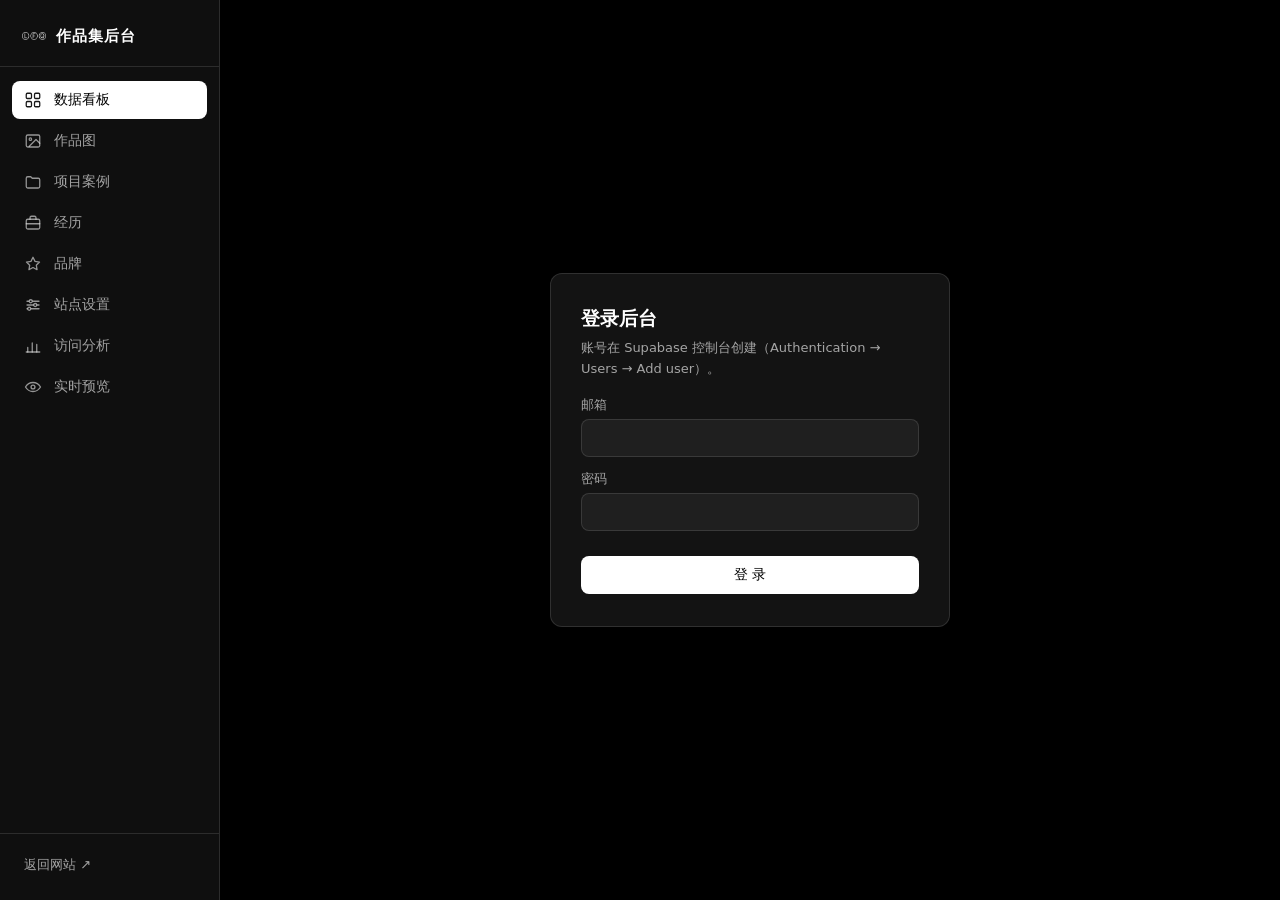
==== admin.html @ 7b2bc280 "初始化个人作品集网站：首页/作品瀑布/项目/详情 + Supabase 后台 + 马赛克与玻璃拟态动效" ====
<!DOCTYPE html>
<html lang="zh-CN">
<head>
  <meta charset="UTF-8">
  <meta name="viewport" content="width=device-width, initial-scale=1.0">
  <meta name="robots" content="noindex">
  <title>作品集管理后台 · 刘富强</title>
  <link rel="icon" type="image/svg+xml" href="assets/favicon.svg">
  <link rel="stylesheet" href="css/admin.css?v=20260817e">
</head>
<body class="page-admin">

  <!-- ==================== 侧边导航 ==================== -->
  <aside class="adm-side">
    <div class="adm-side-brand">
      <img src="assets/logo.png" alt="LFQ 标志">
      <span>作品集后台</span>
    </div>
    <nav class="adm-side-nav" id="tabs" aria-label="后台导航">
      <button class="is-active" type="button" data-tab="dashboard">
        <svg viewBox="0 0 24 24" fill="none" stroke="currentColor" stroke-width="1.7" stroke-linecap="round" stroke-linejoin="round"><rect x="3" y="3" width="7" height="7" rx="1.5"/><rect x="14" y="3" width="7" height="7" rx="1.5"/><rect x="3" y="14" width="7" height="7" rx="1.5"/><rect x="14" y="14" width="7" height="7" rx="1.5"/></svg>
        <span>数据看板</span>
      </button>
      <button type="button" data-tab="works">
        <svg viewBox="0 0 24 24" fill="none" stroke="currentColor" stroke-width="1.7" stroke-linecap="round" stroke-linejoin="round"><rect x="3" y="4" width="18" height="16" rx="2"/><circle cx="8.5" cy="9.5" r="1.6"/><path d="M21 15l-5-5-9 9"/></svg>
        <span>作品图</span>
      </button>
      <button type="button" data-tab="projects">
        <svg viewBox="0 0 24 24" fill="none" stroke="currentColor" stroke-width="1.7" stroke-linecap="round" stroke-linejoin="round"><path d="M3 7a2 2 0 0 1 2-2h4l2 2h8a2 2 0 0 1 2 2v9a2 2 0 0 1-2 2H5a2 2 0 0 1-2-2z"/></svg>
        <span>项目案例</span>
      </button>
      <button type="button" data-tab="experiences">
        <svg viewBox="0 0 24 24" fill="none" stroke="currentColor" stroke-width="1.7" stroke-linecap="round" stroke-linejoin="round"><rect x="3" y="7" width="18" height="13" rx="2"/><path d="M8 7V5a2 2 0 0 1 2-2h4a2 2 0 0 1 2 2v2"/><path d="M3 13h18"/></svg>
        <span>经历</span>
      </button>
      <button type="button" data-tab="brands">
        <svg viewBox="0 0 24 24" fill="none" stroke="currentColor" stroke-width="1.7" stroke-linecap="round" stroke-linejoin="round"><path d="M12 3l2.7 5.5 6 .9-4.3 4.2 1 6-5.4-2.9-5.4 2.9 1-6L3.3 9.4l6-.9z"/></svg>
        <span>品牌</span>
      </button>
      <button type="button" data-tab="settings">
        <svg viewBox="0 0 24 24" fill="none" stroke="currentColor" stroke-width="1.7" stroke-linecap="round"><path d="M4 7h16M4 12h16M4 17h16"/><circle cx="9" cy="7" r="2" fill="#0a0a0a"/><circle cx="15" cy="12" r="2" fill="#0a0a0a"/><circle cx="7" cy="17" r="2" fill="#0a0a0a"/></svg>
        <span>站点设置</span>
      </button>
      <button type="button" data-tab="analytics">
        <svg viewBox="0 0 24 24" fill="none" stroke="currentColor" stroke-width="1.7" stroke-linecap="round"><path d="M5 20v-6M11 20V8M17 20v-10"/><path d="M3 20h18"/></svg>
        <span>访问分析</span>
      </button>
      <button type="button" data-tab="preview">
        <svg viewBox="0 0 24 24" fill="none" stroke="currentColor" stroke-width="1.7" stroke-linecap="round" stroke-linejoin="round"><path d="M2 12s3.5-6 10-6 10 6 10 6-3.5 6-10 6-10-6-10-6z"/><circle cx="12" cy="12" r="2.6"/></svg>
        <span>实时预览</span>
      </button>
    </nav>
    <div class="adm-side-foot">
      <a href="index.html" target="_blank" rel="noopener">返回网站 ↗</a>
      <button type="button" id="logoutBtn" hidden>退出登录</button>
    </div>
  </aside>

  <!-- ==================== 主操作区 ==================== -->
  <main class="adm-main">

    <!-- 登录 -->
    <section id="loginView" class="adm-login" hidden>
      <div class="adm-card">
        <h2>登录后台</h2>
        <p class="adm-hint">账号在 Supabase 控制台创建（Authentication → Users → Add user）。</p>
        <form id="loginForm" class="adm-form" autocomplete="on">
          <label>邮箱
            <input type="email" id="loginEmail" autocomplete="username" required>
          </label>
          <label>密码
            <input type="password" id="loginPassword" autocomplete="current-password" required>
          </label>
          <button class="adm-btn" type="submit">登 录</button>
        </form>
        <p class="adm-error" id="loginError" hidden></p>
      </div>
    </section>

    <!-- 编辑器 -->
    <section id="editorView" hidden>
      <header class="adm-page-head">
        <h1 id="pageTitle">数据看板</h1>
      </header>

      <!-- 数据看板（登录默认页） -->
      <section class="adm-panel" id="panel-dashboard">
        <div class="adm-panel-head">
          <h2>访问概况 <small>近 7 天</small></h2>
          <button class="adm-btn adm-btn-small adm-btn-ghost" type="button" data-goto="analytics">查看完整分析 →</button>
        </div>
        <div class="adm-stats" id="dashAnalyticsStats"></div>
        <div class="adm-card-box an-wide" id="dashTrendBox">
          <div class="adm-card-head">
            <h3>访问趋势</h3>
            <div class="an-legend">
              <span class="lg-pv">PV</span>
              <span class="lg-uv">独立访客</span>
            </div>
          </div>
          <div id="dashAnalyticsTrend"></div>
        </div>

        <div class="adm-panel-head" style="margin-top:26px">
          <h2>内容管理</h2>
        </div>
        <div class="adm-stats" id="statsCards"></div>
        <div class="adm-dash-grid" style="margin-top:16px">
          <div class="adm-card-box">
            <h3>项目分类分布</h3>
            <div id="chartCategory"></div>
          </div>
          <div class="adm-card-box">
            <h3>项目年份分布</h3>
            <div id="chartYear"></div>
          </div>
          <div class="adm-card-box">
            <h3>作品图构成</h3>
            <div id="chartWorks"></div>
          </div>
          <div class="adm-card-box">
            <h3>快捷操作</h3>
            <div class="adm-quick" id="quickActions"></div>
          </div>
        </div>
      </section>

      <!-- 作品图（7 列瀑布流） -->
      <section class="adm-panel" id="panel-works" hidden>
        <div class="adm-panel-head">
          <h2>作品图 <small>7 列瀑布流 · 拖拽排序 · 悬停卡片编辑</small></h2>
          <button class="adm-btn" type="button" data-new="works">＋ 新增作品</button>
        </div>
        <div class="adm-masonry" id="list-works"></div>
      </section>

      <section class="adm-panel" id="panel-projects" hidden>
        <div class="adm-panel-head">
          <h2>项目案例 <small>首页案例 + 项目列表 + 详情页 · 拖拽排序</small></h2>
          <button class="adm-btn" type="button" data-new="projects">＋ 新增项目</button>
        </div>
        <div class="adm-list" id="list-projects"></div>
      </section>

      <section class="adm-panel" id="panel-experiences" hidden>
        <div class="adm-panel-head">
          <h2>过往经历 <small>拖拽排序</small></h2>
          <button class="adm-btn" type="button" data-new="experiences">＋ 新增经历</button>
        </div>
        <div class="adm-list" id="list-experiences"></div>
      </section>

      <section class="adm-panel" id="panel-brands" hidden>
        <div class="adm-panel-head">
          <h2>服务品牌 LOGO <small>拖拽排序</small></h2>
          <button class="adm-btn" type="button" data-new="brands">＋ 新增品牌</button>
        </div>
        <div class="adm-list brand-grid" id="list-brands"></div>
      </section>

      <section class="adm-panel" id="panel-settings" hidden>
        <div class="adm-panel-head">
          <h2>站点设置 <small>简介 / 形象照 / 首页视频 / 联系方式 / 附件</small></h2>
        </div>
        <div class="adm-form-wrap" id="form-settings"></div>
      </section>

      <section class="adm-panel" id="panel-analytics" hidden>
        <div class="adm-panel-head">
          <h2>访问分析 <small>来自公开网站的匿名浏览数据</small></h2>
          <div class="adm-range" id="anRange">
            <button class="is-active" type="button" data-range="7d">近 7 天</button>
            <button type="button" data-range="30d">近 30 天</button>
            <button type="button" data-range="today">今天</button>
            <button type="button" data-range="all">全部</button>
          </div>
        </div>
        <div class="adm-stats" id="anStats"></div>
        <div class="adm-dash-grid">
          <div class="adm-card-box an-wide">
            <div class="adm-card-head">
              <h3>访问趋势</h3>
              <div class="an-legend">
                <span class="lg-pv">PV</span>
                <span class="lg-uv">独立访客</span>
              </div>
            </div>
            <div id="anTrend"></div>
          </div>
          <div class="adm-card-box">
            <h3>访客来源</h3>
            <div id="anSources"></div>
          </div>
          <div class="adm-card-box">
            <h3>页面访问 Top</h3>
            <div id="anPages"></div>
          </div>
          <div class="adm-card-box">
            <h3>设备占比</h3>
            <div id="anDevices"></div>
          </div>
          <div class="adm-card-box">
            <h3>热门作品点击 Top</h3>
            <div id="anWorks"></div>
          </div>
          <div class="adm-card-box">
            <h3>转化行为</h3>
            <div id="anConv"></div>
          </div>
        </div>
      </section>

      <section class="adm-panel" id="panel-preview" hidden>
        <div class="adm-panel-head">
          <h2>实时预览 <small>展示的是公开网站的当前效果</small></h2>
          <button class="adm-btn" type="button" id="previewRefresh">↻ 刷新预览</button>
        </div>
        <div class="adm-preview">
          <iframe id="previewFrame" src="index.html" title="网站预览"></iframe>
        </div>
      </section>
    </section>
  </main>

  <!-- ==================== 右侧编辑抽屉 ==================== -->
  <aside class="adm-drawer" id="formDrawer" aria-hidden="true">
    <div class="adm-drawer-head">
      <h3 id="drawerTitle">编辑</h3>
      <button type="button" id="drawerClose" aria-label="关闭">×</button>
    </div>
    <div class="adm-drawer-body" id="drawerBody"></div>
  </aside>

  <div class="adm-toast" id="toast" hidden></div>

  <script src="js/vendor/supabase.min.js?v=20260817e"></script>
  <script src="js/site-data-provider.js?v=20260817e"></script>
  <script src="js/admin.js?v=20260817e"></script>
</body>
</html>
---- css/admin.css ----
/* ============================================================
   作品集管理后台样式
   设计语言：与个人网站一致的深色毛玻璃（纯黑底 + 白字 + 细线）
   ============================================================ */
* { box-sizing: border-box; margin: 0; padding: 0; }
[hidden] { display: none !important; }

:root {
  --bg: #000000;
  --bg-soft: #161616;
  --card: rgba(35, 35, 35, 0.55);
  --card-solid: #1a1a1a;
  --line: rgba(255, 255, 255, 0.12);
  --line-strong: rgba(255, 255, 255, 0.28);
  --text: #ffffff;
  --text-dim: rgba(255, 255, 255, 0.62);
  --text-faint: rgba(255, 255, 255, 0.34);
  --green: #0bb876;
  --danger: #ff6b6b;
  --r-sm: 8px;
  --r-md: 10px;
  --r-lg: 12px;
}

html, body { height: 100%; }
body.page-admin {
  background: var(--bg);
  color: var(--text);
  font-family: "PingFang SC", "Microsoft YaHei", system-ui, sans-serif;
  overflow: hidden;
}

/* ==================== 侧边导航（毛玻璃） ==================== */
.adm-side {
  position: fixed;
  inset: 0 auto 0 0;
  width: 220px;
  display: flex;
  flex-direction: column;
  background: rgba(22, 22, 22, 0.72);
  backdrop-filter: blur(16px) saturate(1.2);
  -webkit-backdrop-filter: blur(16px) saturate(1.2);
  border-right: 1px solid var(--line);
  z-index: 30;
}
.adm-side-brand {
  display: flex;
  align-items: center;
  gap: 10px;
  padding: 24px 22px 18px;
  font-size: 15px;
  font-weight: 600;
  letter-spacing: 1px;
  border-bottom: 1px solid var(--line);
  color: var(--text);
}
.adm-side-brand img { width: 24px; height: 24px; object-fit: contain; flex: 0 0 auto; }
.adm-side-nav {
  flex: 1;
  display: flex;
  flex-direction: column;
  gap: 3px;
  padding: 14px 12px;
  overflow-y: auto;
}
.adm-side-nav button {
  display: flex;
  align-items: center;
  gap: 12px;
  width: 100%;
  border: none;
  background: transparent;
  color: var(--text-dim);
  font-size: 14px;
  font-family: inherit;
  padding: 10px 12px;
  border-radius: var(--r-sm);
  cursor: pointer;
  text-align: left;
  transition: background 0.16s, color 0.16s;
}
.adm-side-nav button svg { width: 18px; height: 18px; flex: 0 0 auto; opacity: 0.9; }
.adm-side-nav button:hover { background: rgba(255, 255, 255, 0.06); color: var(--text); }
.adm-side-nav button.is-active {
  background: var(--text);
  color: #000;
  font-weight: 500;
}
.adm-side-foot {
  padding: 14px 12px 18px;
  border-top: 1px solid var(--line);
  display: flex;
  flex-direction: column;
  gap: 4px;
}
.adm-side-foot a,
.adm-side-foot button {
  display: block;
  border: none;
  background: transparent;
  color: var(--text-dim);
  font-size: 13px;
  font-family: inherit;
  text-align: left;
  padding: 8px 12px;
  border-radius: var(--r-sm);
  cursor: pointer;
  text-decoration: none;
  transition: background 0.16s, color 0.16s;
}
.adm-side-foot a:hover,
.adm-side-foot button:hover { background: rgba(255, 255, 255, 0.06); color: var(--text); }
.adm-side-foot button { color: var(--danger); }

/* ==================== 主操作区 ==================== */
.adm-main {
  position: fixed;
  inset: 0 0 0 220px;
  overflow-y: auto;
}
.adm-page-head {
  position: sticky;
  top: 0;
  z-index: 15;
  padding: 18px 28px;
  border-bottom: 1px solid var(--line);
  background: rgba(0, 0, 0, 0.72);
  backdrop-filter: blur(14px);
  -webkit-backdrop-filter: blur(14px);
}
.adm-page-head h1 { font-size: 18px; font-weight: 600; letter-spacing: 0.5px; }
.adm-panel { padding: 24px 28px 80px; max-width: 1560px; }
.adm-panel-head {
  display: flex;
  align-items: center;
  justify-content: space-between;
  gap: 14px;
  margin-bottom: 16px;
  flex-wrap: wrap;
}
.adm-panel-head h2 { font-size: 16px; font-weight: 600; }
.adm-panel-head small { color: var(--text-faint); font-weight: 400; font-size: 12px; margin-left: 8px; }

/* ==================== 登录 ==================== */
.adm-login {
  min-height: 100vh;
  display: flex;
  align-items: center;
  justify-content: center;
  padding: 30px;
}
.adm-card {
  width: 100%;
  max-width: 400px;
  background: var(--card);
  backdrop-filter: blur(18px);
  -webkit-backdrop-filter: blur(18px);
  border: 1px solid var(--line);
  border-radius: var(--r-lg);
  padding: 32px 30px;
}
.adm-card h2 { font-size: 19px; font-weight: 600; margin-bottom: 6px; }
.adm-hint { color: var(--text-dim); font-size: 13px; line-height: 1.6; margin-bottom: 16px; }
.adm-form label { display: block; font-size: 13px; color: var(--text-dim); margin: 13px 0 5px; }
.adm-form input[type="email"],
.adm-form input[type="password"] {
  width: 100%;
  margin-top: 5px;
  padding: 10px 12px;
  border-radius: var(--r-sm);
  border: 1px solid var(--line);
  background: rgba(255, 255, 255, 0.05);
  color: var(--text);
  font-size: 14px;
  outline: none;
  transition: border-color 0.16s, background 0.16s;
}
.adm-form input:focus { border-color: var(--text-dim); background: rgba(255, 255, 255, 0.08); }
.adm-form .adm-btn { margin-top: 20px; width: 100%; justify-content: center; }
.adm-error { color: var(--danger); font-size: 13px; margin-top: 12px; }

/* ==================== 按钮 ==================== */
.adm-btn {
  display: inline-flex;
  align-items: center;
  justify-content: center;
  gap: 6px;
  border: 1px solid transparent;
  border-radius: var(--r-sm);
  background: var(--text);
  color: #000;
  font-size: 14px;
  font-weight: 500;
  padding: 9px 16px;
  cursor: pointer;
  transition: opacity 0.15s, background 0.15s, border-color 0.15s;
}
.adm-btn:hover { opacity: 0.85; }
.adm-btn-ghost {
  background: transparent;
  color: var(--text-dim);
  border-color: var(--line);
  font-weight: 400;
}
.adm-btn-ghost:hover { color: var(--text); border-color: var(--line-strong); opacity: 1; }
.adm-btn-danger {
  background: transparent;
  color: var(--danger);
  border-color: rgba(255, 107, 107, 0.3);
  font-weight: 400;
}
.adm-btn-small { padding: 5px 11px; font-size: 12px; border-radius: 6px; }

/* ==================== 右侧编辑抽屉 ==================== */
.adm-drawer {
  position: fixed;
  top: 0;
  right: 0;
  bottom: 0;
  width: min(460px, 92vw);
  background: rgba(20, 20, 20, 0.92);
  backdrop-filter: blur(20px) saturate(1.2);
  -webkit-backdrop-filter: blur(20px) saturate(1.2);
  border-left: 1px solid var(--line);
  z-index: 50;
  display: flex;
  flex-direction: column;
  transform: translateX(102%);
  visibility: hidden;
  transition: transform 0.28s cubic-bezier(0.22, 1, 0.36, 1), visibility 0.28s;
  box-shadow: -20px 0 60px rgba(0, 0, 0, 0.5);
}
.adm-drawer.is-open { transform: translateX(0); visibility: visible; }
.adm-drawer-head {
  display: flex;
  align-items: center;
  justify-content: space-between;
  padding: 18px 22px;
  border-bottom: 1px solid var(--line);
  flex: 0 0 auto;
}
.adm-drawer-head h3 { font-size: 15px; font-weight: 600; }
.adm-drawer-head button {
  width: 32px;
  height: 32px;
  border: 1px solid var(--line);
  border-radius: 50%;
  background: transparent;
  color: var(--text-dim);
  font-size: 18px;
  line-height: 1;
  cursor: pointer;
  transition: all 0.15s;
}
.adm-drawer-head button:hover { color: var(--text); border-color: var(--line-strong); }
.adm-drawer-body { flex: 1; overflow-y: auto; padding: 22px; }

.adm-form-wrap {
  background: var(--card);
  backdrop-filter: blur(12px);
  -webkit-backdrop-filter: blur(12px);
  border: 1px solid var(--line);
  border-radius: var(--r-md);
  padding: 22px 24px;
  margin-top: 4px;
}
#form-settings .adm-form-grid { grid-template-columns: repeat(auto-fit, minmax(240px, 1fr)); }
.adm-form-wrap h3 { font-size: 14px; margin-bottom: 14px; color: var(--text-dim); }
.adm-form-grid { display: grid; grid-template-columns: 1fr; gap: 0; }
.adm-field { margin-bottom: 14px; }
.adm-field label { display: block; font-size: 12px; color: var(--text-dim); margin-bottom: 5px; }
.adm-field input[type="text"],
.adm-field input[type="number"],
.adm-field select,
.adm-field textarea {
  width: 100%;
  padding: 9px 11px;
  border-radius: var(--r-sm);
  border: 1px solid var(--line);
  background: rgba(255, 255, 255, 0.05);
  color: var(--text);
  font-size: 14px;
  outline: none;
  font-family: inherit;
  transition: border-color 0.16s, background 0.16s;
}
.adm-field textarea { min-height: 90px; resize: vertical; line-height: 1.6; }
.adm-field input:focus, .adm-field textarea:focus, .adm-field select:focus {
  border-color: var(--text-dim);
  background: rgba(255, 255, 255, 0.08);
}
.adm-field input[type="file"] { font-size: 12px; color: var(--text-dim); width: 100%; padding: 6px 0; background: none; border: none; }
.adm-form-actions { display: flex; gap: 10px; margin-top: 20px; padding-bottom: 30px; }
.adm-form-actions .adm-btn { flex: 1; }

.adm-file-cur {
  display: flex;
  align-items: center;
  gap: 10px;
  margin: 6px 0;
  font-size: 12px;
  color: var(--text-dim);
  overflow: hidden;
}
.adm-file-cur img { width: 44px; height: 44px; object-fit: cover; border-radius: var(--r-sm); background: #222; border: 1px solid var(--line); }
.adm-file-cur a { color: rgba(255, 255, 255, 0.75); text-decoration: none; overflow: hidden; text-overflow: ellipsis; white-space: nowrap; }
.adm-file-cur button { background: none; border: none; color: var(--danger); cursor: pointer; font-size: 12px; flex: 0 0 auto; }

.adm-img-list { display: flex; flex-wrap: wrap; gap: 8px; margin-top: 8px; }
.adm-img-item {
  position: relative;
  width: 84px;
  height: 116px;
  border-radius: var(--r-sm);
  overflow: hidden;
  border: 1px solid var(--line);
}
.adm-img-item img { width: 100%; height: 100%; object-fit: cover; display: block; }
.adm-img-item button {
  position: absolute;
  top: 4px;
  right: 4px;
  width: 20px;
  height: 20px;
  border: none;
  border-radius: 50%;
  background: rgba(0, 0, 0, 0.7);
  color: #fff;
  font-size: 12px;
  cursor: pointer;
  line-height: 1;
}

/* 选择文件后的即时预览 */
.file-preview { display: flex; flex-wrap: wrap; gap: 8px; margin-top: 8px; }
.fp-item {
  position: relative;
  width: 76px;
  border-radius: 6px;
  overflow: hidden;
  border: 1px solid var(--line);
  background: #101010;
  text-align: center;
}
.fp-item img { width: 100%; height: 76px; object-fit: cover; display: block; }
.fp-item i {
  display: block;
  font-style: normal;
  font-size: 10px;
  color: var(--text-faint);
  padding: 3px 4px;
  overflow: hidden;
  text-overflow: ellipsis;
  white-space: nowrap;
}
.fp-item.noimg { padding: 10px; font-size: 11px; color: var(--text-dim); width: auto; max-width: 190px; }
.fp-item button {
  position: absolute;
  top: 3px;
  right: 3px;
  width: 18px;
  height: 18px;
  border: none;
  border-radius: 50%;
  background: rgba(0, 0, 0, 0.72);
  color: #fff;
  font-size: 11px;
  line-height: 1;
  cursor: pointer;
}
.adm-add-more { margin-top: 10px; }
.adm-hidden-input { display: none; }

/* ==================== 列表卡片（项目/经历/品牌） ==================== */
.adm-list { display: grid; gap: 9px; }
.adm-item {
  display: flex;
  align-items: center;
  gap: 13px;
  background: var(--card);
  backdrop-filter: blur(12px);
  -webkit-backdrop-filter: blur(12px);
  border: 1px solid var(--line);
  border-radius: 6px;
  padding: 10px 14px;
  cursor: grab;
  transition: border-color 0.16s, background 0.16s;
  user-select: none;
}
.adm-item:hover { border-color: var(--line-strong); background: rgba(35, 35, 35, 0.72); }
.adm-item.dragging { opacity: 0.5; border-color: var(--text-dim); }
.adm-drag { color: var(--text-faint); font-size: 16px; flex: 0 0 auto; cursor: grab; }
.adm-item-thumb {
  width: 88px;
  height: 64px;
  border-radius: var(--r-sm);
  overflow: hidden;
  background: #101010;
  flex: 0 0 auto;
  display: flex;
  align-items: center;
  justify-content: center;
  border: 1px solid var(--line);
}
.adm-item-thumb img { width: 100%; height: 100%; object-fit: cover; display: block; }
.adm-item-thumb.blank { color: var(--text-faint); font-size: 11px; }
.adm-num {
  width: 46px;
  height: 46px;
  border-radius: var(--r-sm);
  background: rgba(255, 255, 255, 0.05);
  color: var(--text-dim);
  font-size: 17px;
  font-weight: 600;
  display: flex;
  align-items: center;
  justify-content: center;
  flex: 0 0 auto;
  border: 1px solid var(--line);
}
.adm-item-main { flex: 1; min-width: 0; display: flex; align-items: center; gap: 10px; flex-wrap: wrap; }
.adm-item-main b { font-size: 13.5px; font-weight: 500; }
.adm-item-main > span:not(.adm-badge) { color: var(--text-faint); font-size: 12px; width: 100%; white-space: nowrap; overflow: hidden; text-overflow: ellipsis; }
.adm-badge {
  font-size: 11px;
  padding: 2px 9px;
  border-radius: 999px;
  border: 1px solid var(--line);
  color: var(--text-dim);
  flex: 0 0 auto;
}
.adm-badge.b-card { color: #fff; border-color: var(--line-strong); }
.adm-badge.b-gallery { color: var(--text-dim); }
.adm-row-actions { display: flex; gap: 6px; flex: 0 0 auto; }

/* 品牌 LOGO：贴边网格（类似个人网站移动端） */
.brand-grid {
  display: grid;
  grid-template-columns: repeat(auto-fill, minmax(150px, 1fr));
  gap: 10px;
}
.brand-grid .adm-item {
  position: relative;
  display: flex;
  flex-direction: column;
  align-items: center;
  gap: 8px;
  padding: 20px 14px;
  border-radius: 6px;
  cursor: grab;
  overflow: hidden;
}
.brand-grid .adm-item.dragging { pointer-events: none; opacity: 0.55; }
.bf-logo {
  height: 46px;
  max-width: 100%;
  display: flex;
  align-items: center;
  justify-content: center;
}
.bf-logo img {
  max-height: 46px;
  max-width: 100%;
  object-fit: contain;
  pointer-events: none;
  -webkit-user-drag: none;
}
.bf-name {
  font-size: 12px;
  color: var(--text-dim);
  max-width: 100%;
  overflow: hidden;
  text-overflow: ellipsis;
  white-space: nowrap;
}
.brand-grid .adm-item:hover .wf-actions { opacity: 1; }
.brand-grid .wf-actions { opacity: 0; }

/* ==================== 作品 7 列瀑布流 ==================== */
.adm-masonry { columns: 7; column-gap: 8px; }
.adm-masonry .adm-item {
  position: relative;
  display: block;
  break-inside: avoid;
  margin-bottom: 8px;
  padding: 0;
  overflow: hidden;
  cursor: grab;
  border-radius: 4px;
  background: #101010;
}
.adm-masonry .adm-item:hover { border-color: var(--line-strong); }
.adm-masonry .adm-item.dragging { pointer-events: none; opacity: 0.55; }
.adm-masonry .adm-item img {
  display: block;
  width: 100%;
  height: auto;
  pointer-events: none;
  -webkit-user-drag: none;
  user-select: none;
}
.wf-badge {
  position: absolute;
  top: 6px;
  left: 6px;
  z-index: 2;
  font-size: 10px;
  padding: 2px 7px;
  border-radius: 999px;
  background: rgba(0, 0, 0, 0.55);
  backdrop-filter: blur(6px);
  border: 1px solid rgba(255, 255, 255, 0.18);
  color: var(--text-dim);
  pointer-events: none;
}
.wf-badge.b-card { color: #fff; border-color: rgba(255, 255, 255, 0.35); }
.wf-grip {
  position: absolute;
  top: 6px;
  right: 6px;
  z-index: 2;
  width: 22px;
  height: 22px;
  border-radius: 6px;
  background: rgba(0, 0, 0, 0.55);
  backdrop-filter: blur(6px);
  border: 1px solid rgba(255, 255, 255, 0.18);
  display: flex;
  align-items: center;
  justify-content: center;
  color: rgba(255, 255, 255, 0.75);
  opacity: 0;
  transition: opacity 0.16s;
  pointer-events: none;
}
.adm-masonry .adm-item:hover .wf-grip { opacity: 1; }
.wf-actions {
  position: absolute;
  left: 0;
  right: 0;
  bottom: 0;
  z-index: 3;
  display: flex;
  gap: 6px;
  padding: 8px;
  background: linear-gradient(transparent, rgba(0, 0, 0, 0.72));
  opacity: 0;
  transition: opacity 0.16s;
}
.adm-masonry .adm-item:hover .wf-actions { opacity: 1; }
.wf-actions .adm-btn { flex: 1; justify-content: center; background: rgba(255, 255, 255, 0.92); color: #000; }
.wf-actions .adm-btn-danger { background: rgba(255, 107, 107, 0.16); color: #fff; border: none; }

/* ==================== 统计与图表 ==================== */
.adm-stats {
  display: grid;
  grid-template-columns: repeat(auto-fit, minmax(170px, 1fr));
  gap: 10px;
  margin-bottom: 16px;
}
.adm-stat {
  display: flex;
  align-items: center;
  gap: 13px;
  background: var(--card);
  backdrop-filter: blur(12px);
  -webkit-backdrop-filter: blur(12px);
  border: 1px solid var(--line);
  border-radius: 6px;
  padding: 15px;
  transition: border-color 0.16s, background 0.16s;
}
.adm-stat:hover { border-color: var(--line-strong); background: rgba(35, 35, 35, 0.72); }
.adm-stat-thumb {
  width: 50px;
  height: 50px;
  border-radius: var(--r-sm);
  overflow: hidden;
  background: #101010;
  flex: 0 0 auto;
  display: flex;
  align-items: center;
  justify-content: center;
  border: 1px solid var(--line);
}
.adm-stat-thumb img { width: 100%; height: 100%; object-fit: cover; }
.adm-stat-fallback { color: var(--text-faint); font-size: 16px; font-weight: 600; }
.adm-stat-main b { display: block; font-size: 23px; line-height: 1.15; font-weight: 600; }
.adm-stat-main span { color: var(--text-dim); font-size: 12px; }

.adm-dash-grid {
  display: grid;
  grid-template-columns: repeat(auto-fit, minmax(300px, 1fr));
  gap: 10px;
}
.adm-card-box {
  background: var(--card);
  backdrop-filter: blur(12px);
  -webkit-backdrop-filter: blur(12px);
  border: 1px solid var(--line);
  border-radius: 6px;
  padding: 15px 17px;
}
.adm-card-box h3 { font-size: 13.5px; font-weight: 500; margin-bottom: 13px; color: var(--text-dim); }
.adm-card-head {
  display: flex;
  align-items: center;
  justify-content: space-between;
  gap: 12px;
  margin-bottom: 10px;
}
.adm-card-head h3 { margin: 0; }
.an-wide { grid-column: 1 / -1; }

.adm-bar-row { display: flex; align-items: center; gap: 10px; margin-bottom: 8px; }
.adm-bar-label { width: 104px; font-size: 12px; color: var(--text-dim); flex: 0 0 auto; white-space: nowrap; overflow: hidden; text-overflow: ellipsis; }
.adm-bar-track { flex: 1; height: 7px; border-radius: 99px; background: rgba(255, 255, 255, 0.07); overflow: hidden; }
.adm-bar-fill { height: 100%; border-radius: 99px; background: rgba(255, 255, 255, 0.85); min-width: 3px; transition: width 0.4s; }
.adm-bar-num { width: 46px; text-align: right; font-size: 12px; color: var(--text-dim); flex: 0 0 auto; }

.adm-quick { display: grid; gap: 9px; }
.adm-quick .adm-btn { justify-content: flex-start; width: 100%; }

.an-svg { width: 100%; height: auto; display: block; }
.an-legend { display: flex; gap: 16px; font-size: 12px; color: var(--text-dim); }
.an-legend span { display: inline-flex; align-items: center; gap: 6px; }
.an-legend span::before { content: ""; width: 14px; height: 3px; border-radius: 3px; display: inline-block; }
.an-legend .lg-pv::before { background: rgba(255, 255, 255, 0.9); }
.an-legend .lg-uv::before { background: rgba(255, 255, 255, 0.35); }

.adm-range { display: flex; gap: 6px; flex-wrap: wrap; }
.adm-range button {
  border: 1px solid var(--line);
  background: transparent;
  color: var(--text-dim);
  border-radius: 999px;
  padding: 5px 13px;
  font-size: 13px;
  cursor: pointer;
  transition: all 0.15s;
}
.adm-range button:hover { color: var(--text); border-color: var(--line-strong); }
.adm-range button.is-active { background: var(--text); color: #000; border-color: var(--text); font-weight: 500; }

.adm-settings-hint { color: var(--text-faint); font-size: 13px; padding: 14px 0; }
.adm-settings-hint p { margin: 0; }

/* ==================== 实时预览 ==================== */
.adm-preview {
  border: 1px solid var(--line);
  border-radius: var(--r-md);
  overflow: hidden;
  background: #000;
  height: calc(100vh - 170px);
  min-height: 480px;
}
.adm-preview iframe { width: 100%; height: 100%; border: none; display: block; }

.adm-toast {
  position: fixed;
  left: 50%;
  bottom: 32px;
  transform: translateX(-50%);
  background: rgba(255, 255, 255, 0.92);
  color: #000;
  padding: 10px 24px;
  border-radius: 999px;
  font-size: 14px;
  font-weight: 500;
  z-index: 99;
  box-shadow: 0 8px 30px rgba(0, 0, 0, 0.5);
}
.adm-empty { color: var(--text-faint); font-size: 13px; padding: 18px 0; }

/* ==================== 响应式 ==================== */
@media (max-width: 1560px) { .adm-masonry { columns: 5; } }
@media (max-width: 1180px) { .adm-masonry { columns: 3; } }
@media (max-width: 900px) {
  .adm-side { width: 64px; }
  .adm-side-brand { font-size: 0; padding: 20px 0; text-align: center; }
  .adm-side-brand::before { content: ""; margin: 0; }
  .adm-side-nav button { justify-content: center; padding: 11px 0; }
  .adm-side-nav button span { display: none; }
  .adm-side-foot a, .adm-side-foot button { text-align: center; padding: 8px 0; font-size: 0; }
  .adm-main { left: 64px; }
  .adm-panel { padding: 20px 16px 60px; }
  .adm-masonry { columns: 2; }
}
@media (max-width: 560px) { .adm-masonry { columns: 2; } }
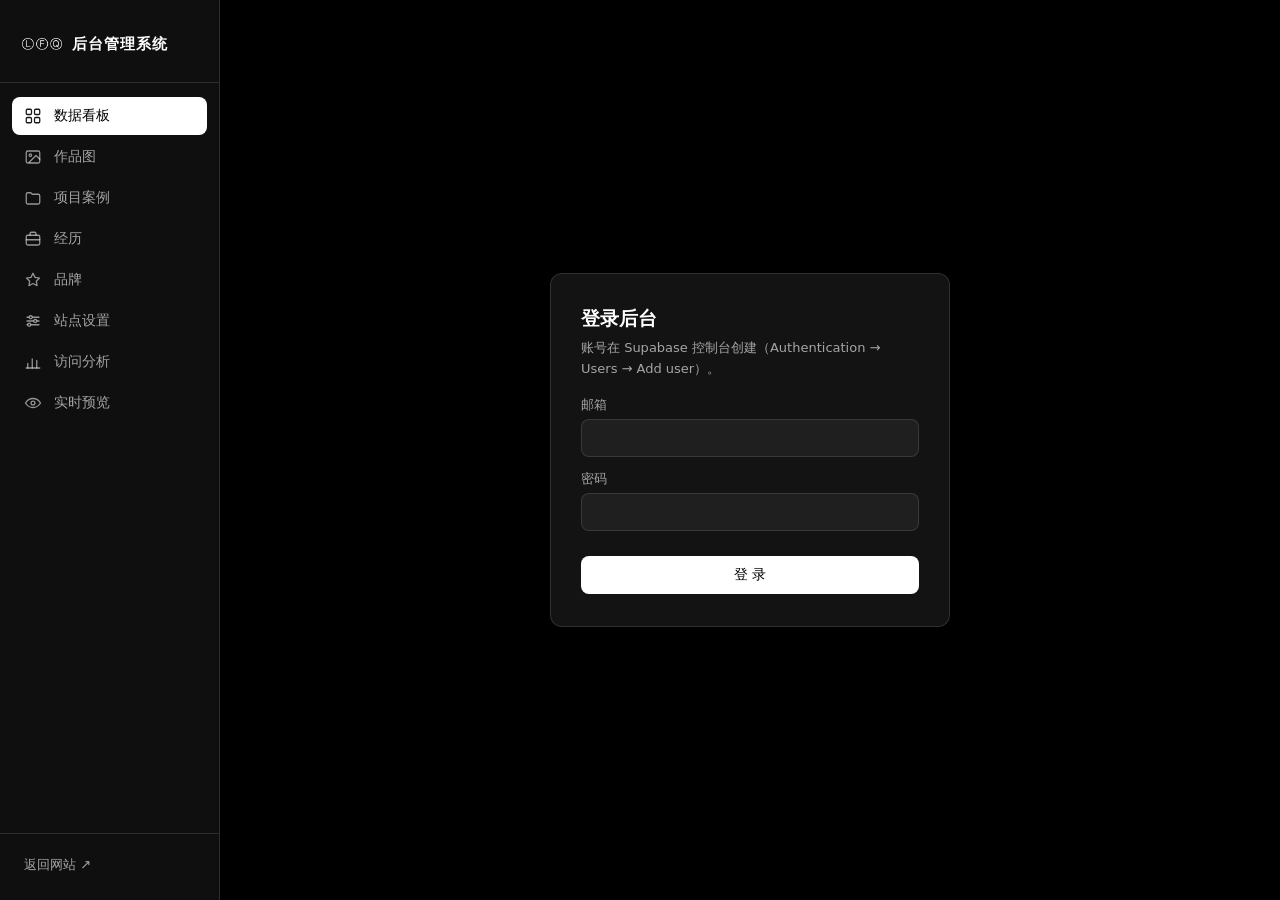
==== commit 8a49ee65: "后台：顶部个人logo放大至40px；栏目标题文字改为「后台管理系统」" ====
--- a/admin.html
+++ b/admin.html
@@ -4,9 +4,9 @@
   <meta charset="UTF-8">
   <meta name="viewport" content="width=device-width, initial-scale=1.0">
   <meta name="robots" content="noindex">
-  <title>作品集管理后台 · 刘富强</title>
+  <title>鹿云先生DESIGN 后台管理系统</title>
   <link rel="icon" type="image/svg+xml" href="assets/favicon.svg">
-  <link rel="stylesheet" href="css/admin.css?v=20260817e">
+  <link rel="stylesheet" href="css/admin.css?v=20260817r">
 </head>
 <body class="page-admin">
 
@@ -14,7 +14,7 @@
   <aside class="adm-side">
     <div class="adm-side-brand">
       <img src="assets/logo.png" alt="LFQ 标志">
-      <span>作品集后台</span>
+      <span>后台管理系统</span>
     </div>
     <nav class="adm-side-nav" id="tabs" aria-label="后台导航">
       <button class="is-active" type="button" data-tab="dashboard">
@@ -235,6 +235,6 @@
 
   <script src="js/vendor/supabase.min.js?v=20260817e"></script>
   <script src="js/site-data-provider.js?v=20260817e"></script>
-  <script src="js/admin.js?v=20260817e"></script>
+  <script src="js/admin.js?v=20260818c"></script>
 </body>
 </html>
--- a/css/admin.css
+++ b/css/admin.css
@@ -54,7 +54,7 @@
   border-bottom: 1px solid var(--line);
   color: var(--text);
 }
-.adm-side-brand img { width: 24px; height: 24px; object-fit: contain; flex: 0 0 auto; }
+.adm-side-brand img { width: 40px; height: 40px; object-fit: contain; flex: 0 0 auto; border-radius: 8px; }
 .adm-side-nav {
   flex: 1;
   display: flex;
@@ -476,13 +476,22 @@
 .brand-grid .adm-item:hover .wf-actions { opacity: 1; }
 .brand-grid .wf-actions { opacity: 0; }
 
-/* ==================== 作品 7 列瀑布流 ==================== */
-.adm-masonry { columns: 7; column-gap: 8px; }
+/* ==================== 作品瀑布流（与网页一致：先铺满顶部再向下堆） ==================== */
+.adm-masonry {
+  display: flex;
+  align-items: flex-start;
+  gap: 8px;
+}
+.adm-masonry-col {
+  flex: 1 1 0;
+  min-width: 0;
+  display: flex;
+  flex-direction: column;
+  gap: 8px;
+}
 .adm-masonry .adm-item {
   position: relative;
   display: block;
-  break-inside: avoid;
-  margin-bottom: 8px;
   padding: 0;
   overflow: hidden;
   cursor: grab;
@@ -672,9 +681,34 @@
 }
 .adm-empty { color: var(--text-faint); font-size: 13px; padding: 18px 0; }
 
+/* ==================== 上传压缩控制 + 大小提示 ==================== */
+.adm-compress-box {
+  background: var(--card);
+  border: 1px solid var(--line);
+  border-radius: var(--r-lg);
+  padding: 16px 18px;
+  margin-bottom: 18px;
+}
+.adm-compress-box h3 { font-size: 15px; font-weight: 600; margin-bottom: 12px; }
+.adm-compress-box h3 small { color: var(--text-faint); font-weight: 400; font-size: 12px; margin-left: 6px; }
+.adm-toggle { display: flex; align-items: center; gap: 8px; font-size: 13px; color: var(--text-dim); cursor: pointer; margin-bottom: 12px; }
+.adm-toggle input { width: 16px; height: 16px; accent-color: var(--green); }
+.adm-range { display: flex; align-items: center; gap: 12px; font-size: 13px; color: var(--text-dim); margin-bottom: 8px; }
+.adm-range span { min-width: 42px; color: var(--text); font-variant-numeric: tabular-nums; }
+.adm-range input[type=range] { flex: 1; accent-color: var(--green); }
+.adm-compress-box .adm-hint { color: var(--text-faint); font-size: 12px; line-height: 1.6; margin-top: 6px; }
+
+.fp-size {
+  display: block;
+  margin-top: 6px;
+  font-size: 12px;
+  line-height: 1.4;
+  font-variant-numeric: tabular-nums;
+}
+.fp-size.fp-ok { color: var(--green); }
+.fp-size.fp-skip { color: var(--text-faint); }
+
 /* ==================== 响应式 ==================== */
-@media (max-width: 1560px) { .adm-masonry { columns: 5; } }
-@media (max-width: 1180px) { .adm-masonry { columns: 3; } }
 @media (max-width: 900px) {
   .adm-side { width: 64px; }
   .adm-side-brand { font-size: 0; padding: 20px 0; text-align: center; }
